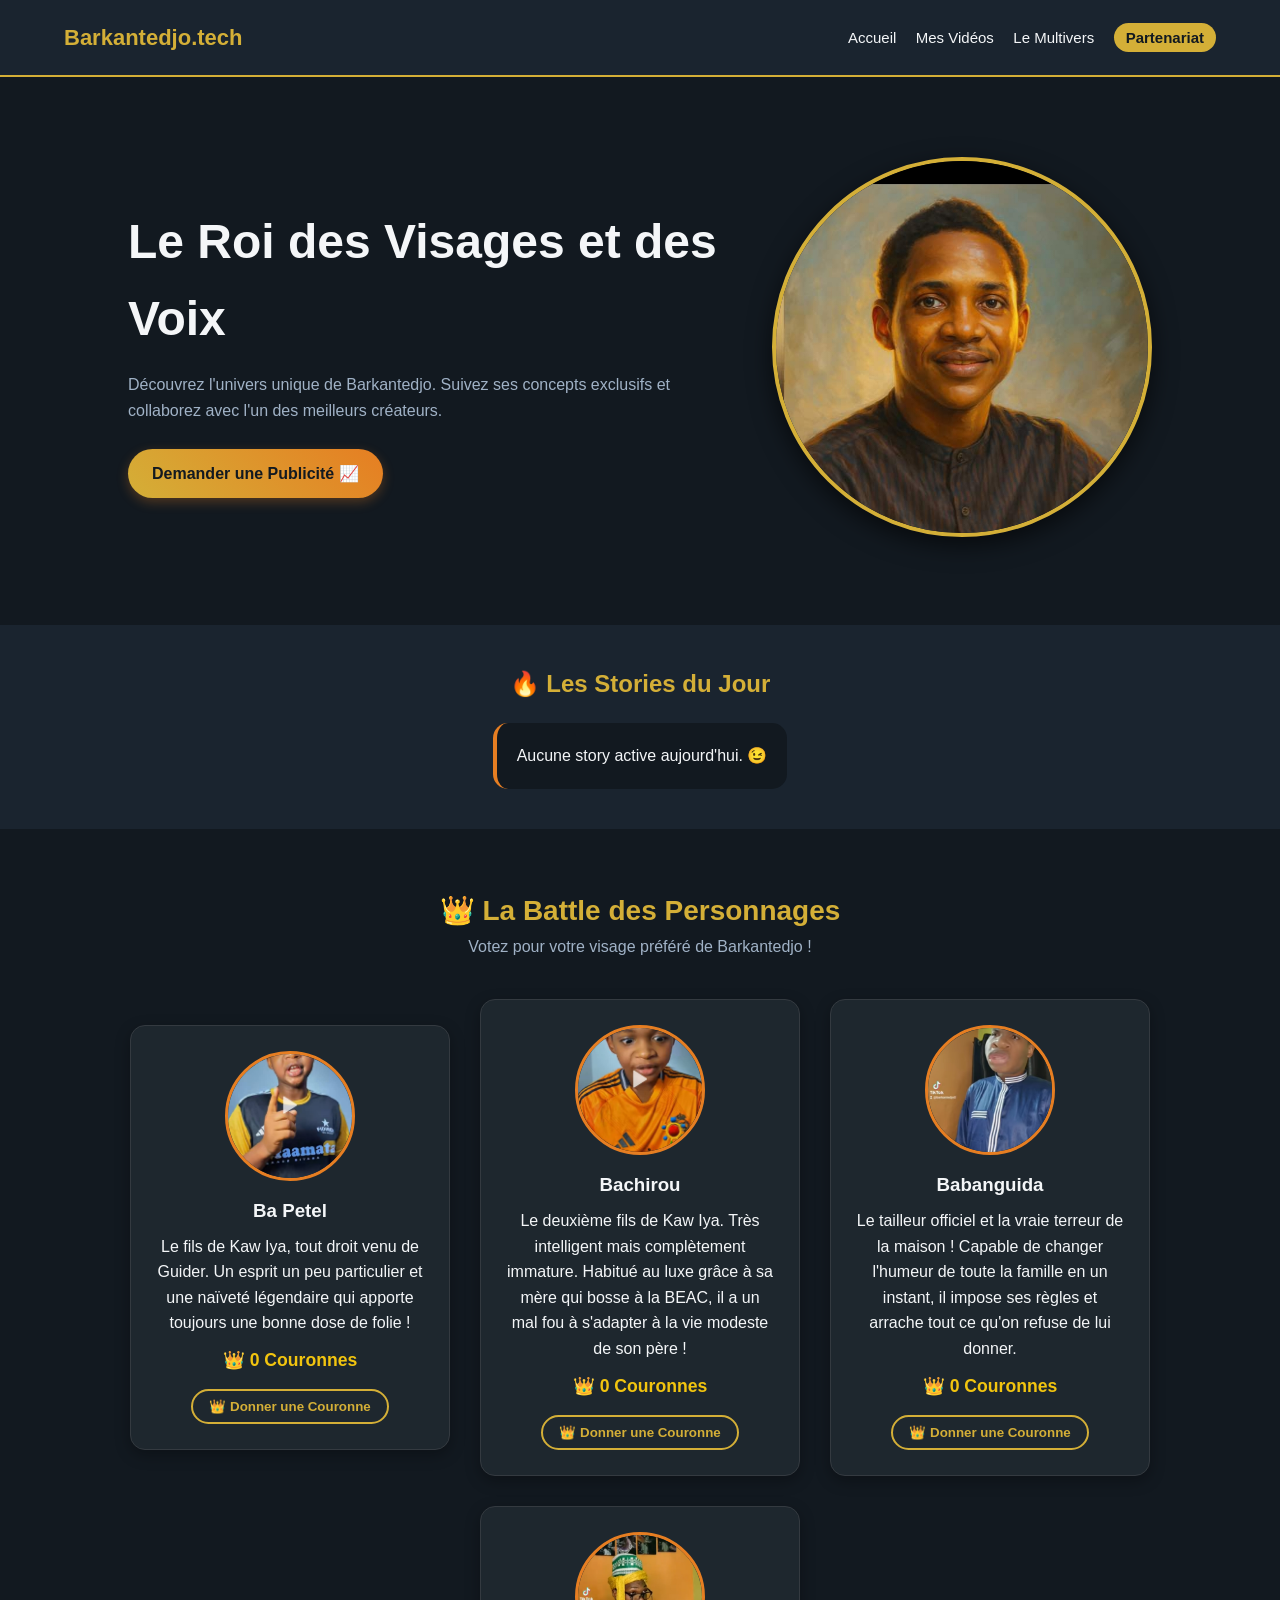
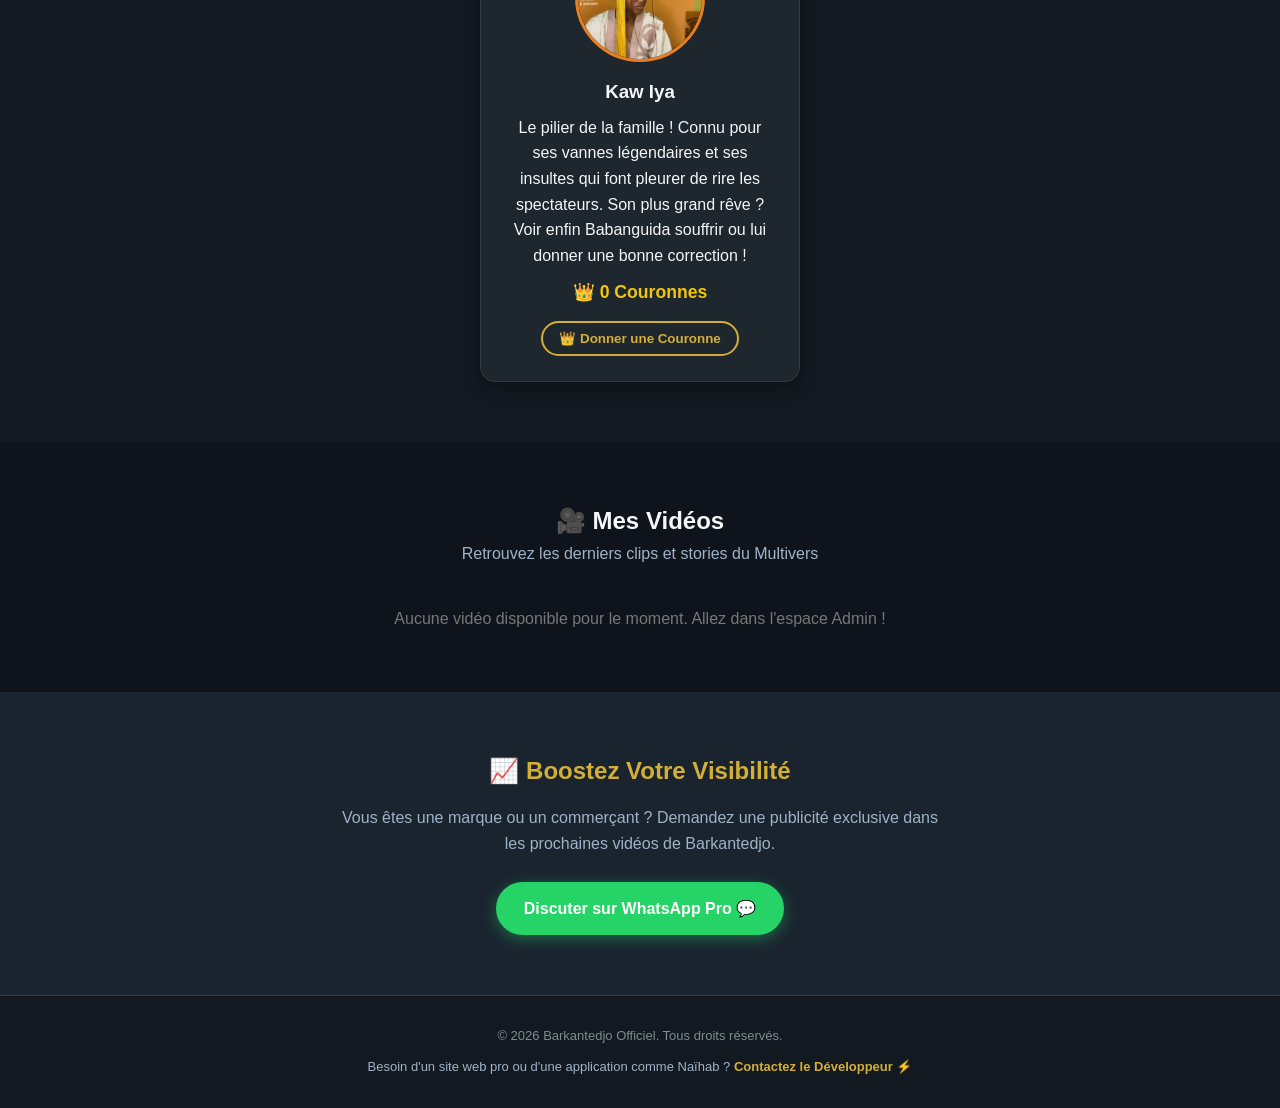
==== admin.html @ dadbc01b "Add files via upload" ====
<!DOCTYPE html>
<html lang="fr">
<head>
    <meta charset="UTF-8">
    <meta name="viewport" content="width=device-width, initial-scale=1.0">
    <title>Espace Admin | Gestion Barkantedjo</title>
    <link rel="stylesheet" href="style.css">
    <style>
        .admin-container {
            max-width: 800px;
            margin: 50px auto;
            padding: 30px;
            background-color: #1e272e;
            border-radius: 15px;
            border: 1px solid #343a40;
            display: none;
        }
        .form-group {
            margin-bottom: 20px;
            text-align: left;
        }
        .form-group label {
            display: block;
            color: #f1c40f;
            margin-bottom: 8px;
            font-weight: bold;
        }
        .form-group input, .form-group select {
            width: 100%;
            padding: 12px;
            border-radius: 8px;
            border: 1px solid #343a40;
            background-color: #0f141c;
            color: #fff;
            box-sizing: border-box;
        }
        .btn-admin-add {
            background-color: #2ecc71;
            color: white;
            padding: 12px 25px;
            border: none;
            border-radius: 8px;
            cursor: pointer;
            font-weight: bold;
            width: 100%;
        }
        .admin-video-list {
            margin-top: 40px;
            text-align: left;
        }
        .admin-video-item {
            display: flex;
            justify-content: space-between;
            align-items: center;
            background-color: #0f141c;
            padding: 15px;
            border-radius: 8px;
            margin-bottom: 10px;
            border: 1px solid #343a40;
        }
        .btn-delete {
            background-color: #e74c3c;
            color: white;
            border: none;
            padding: 8px 15px;
            border-radius: 5px;
            cursor: pointer;
        }
    </style>
</head>
<body style="background-color: #0f141c; color: white; font-family: sans-serif; text-align: center;">

    <div class="admin-container">
        <h1>Panneau de Contrôle Secret 🤫</h1>
        <p>Ajoute ou supprime les vidéos du Multivers de Barkantedjo</p>
        <hr style="border-color: #343a40; margin: 20px 0;">

        <!-- FORMULAIRE SÉCURISÉ ET CORRIGÉ SANS LE REQUIS PAR DÉFAUT -->
        <form id="form-add-video">
            <div class="form-group">
                <label for="video-title">Titre du contenu (Obligatoire) :</label>
                <input type="text" id="video-title" placeholder="Ex: Annonce ou titre du clip..." required>
            </div>
            <div class="form-group">
                <label id="label-url" for="video-url">Lien de la vidéo (Obligatoire pour les Vidéos) :</label>
                <!-- L'attribut required a été totalement enlevé d'ici pour éviter le blocage visible sur l'image -->
                <input type="url" id="video-url" placeholder="https://www.instagram.com/reel/...">
            </div>
            <div class="form-group">
                <label for="content-type">Type de contenu :</label>
                <select id="content-type">
                    <option value="video">🎥 Vidéo classique (Grille)</option>
                    <option value="story">🔥 Story éphémère (Bande du haut)</option>
                </select>
            </div>
            <div class="form-group" id="group-story-image" style="display: none;">
                <label for="story-image-url">Lien d'une image de couverture internet (Optionnel) :</label>
                <input type="url" id="story-image-url" placeholder="https://exemple.com/image.jpg">
            </div>
            <div class="form-group">
                <label for="video-character">Personnage principal vedette :</label>
                <select id="video-character">
                    <option value="petel">Ba Petel</option>
                    <option value="bachirou">Bachirou</option>
                    <option value="babanguida">Babanguida</option>
                    <option value="kaw-iya">Kaw Iya</option>
                </select>
            </div>
            <button type="submit" class="btn-admin-add">🚀 Mettre en ligne sur le site</button>
        </form>

        <div class="admin-video-list">
            <h2>🗑️ Gestion des éléments en ligne</h2>
            <div id="admin-videos-container"></div>
        </div>

        <p style="margin-top: 30px;"><a href="index.html" style="color: #f1c40f; text-decoration: none;">← Retourner voir le site public</a></p>
    </div>

    <script>
        function verifierMotDePasse() {
            let mdp = prompt("Entrez le mot de passe secret de Barkantedjo :");
            if (mdp === "barkan2026") {
                alert("Accès autorisé ! Bienvenue Chef 👑");
                document.querySelector('.admin-container').style.display = 'block';
                afficherElementsAdmin();
            } else {
                alert("Mot de passe incorrect ❌ Accès refusé !");
                window.location.href = "index.html";
            }
        }

        function obtenirContenus() {
            return JSON.parse(localStorage.getItem('multiversContenus')) || [];
        }

        function afficherElementsAdmin() {
            const conteneur = document.getElementById('admin-videos-container');
            const contenus = obtenirContenus();
            conteneur.innerHTML = '';

            if (contenus.length === 0) {
                conteneur.innerHTML = '<p style="color: #777;">Aucun contenu en ligne pour le moment.</p>';
                return;
            }

            contenus.forEach((item, index) => {
                const typeEmoji = item.type === 'story' ? '🔥 Story' : '🎥 Vidéo';
                const div = document.createElement('div');
                div.className = 'admin-video-item';
                div.innerHTML = `
                    <span><strong>[${typeEmoji}]</strong> ${item.title}</span>
                    <button class="btn-delete" onclick="supprimerContenu(${index})">Supprimer 🗑️</button>
                `;
                conteneur.appendChild(div);
            });
        }

        // Gestionnaire visuel des champs
        document.getElementById('content-type').addEventListener('change', function() {
            const groupStory = document.getElementById('group-story-image');
            const labelUrl = document.getElementById('label-url');

            if (this.value === 'story') {
                groupStory.style.display = 'block';
                labelUrl.innerText = "Lien de la vidéo (Optionnel pour les Stories) :";
            } else {
                groupStory.style.display = 'none';
                labelUrl.innerText = "Lien de la vidéo (Obligatoire pour les Vidéos) :";
            }
        });

        document.getElementById('form-add-video').addEventListener('submit', function(e) {
            e.preventDefault();

            const title = document.getElementById('video-title').value;
            const url = document.getElementById('video-url').value;
            const character = document.getElementById('video-character').value;
            const type = document.getElementById('content-type').value;
            const storyImage = document.getElementById('story-image-url').value;

            // VERIFICATION JAVASCRIPT MANUELLE : On bloque uniquement si c'est une vidéo classique et qu'il n'y a pas de lien
            if (type === 'video' && !url) {
                alert("Veuillez renseigner le champ 'Lien de la vidéo' car c'est obligatoire pour une vidéo classique !");
                return;
            }

            let image = 'bachirou.jpg';
            if (character === 'petel') image = 'ba petel.jpg';
            if (character === 'babanguida') image = 'babanguida.jpg';
            if (character === 'kaw-iya') image = 'kaw iya.jpg';

            const imageFinale = (type === 'story' && storyImage) ? storyImage : image;

            const nouveauxContenus = obtenirContenus();
            nouveauxContenus.push({ title, url, image: imageFinale, type });

            localStorage.setItem('multiversContenus', JSON.stringify(nouveauxContenus));
            
            // Réinitialisation propre
            document.getElementById('form-add-video').reset();
            document.getElementById('group-story-image').style.display = 'none';
            document.getElementById('label-url').innerText = "Lien de la vidéo (Obligatoire pour les Vidéos) :";
            
            afficherElementsAdmin();
            alert("Propulsé en ligne avec succès ! 🚀");
        });

        function supprimerContenu(index) {
            if (confirm("Tu veux vraiment supprimer ce contenu ?")) {
                const contenus = obtenirContenus();
                contenus.splice(index, 1);
                localStorage.setItem('multiversContenus', JSON.stringify(contenus));
                afficherElementsAdmin();
            }
        }

        window.onload = verifierMotDePasse;
    </script>
</body>
</html>
---- style.css ----
/* RESET COMPLET */
* {
    margin: 0;
    padding: 0;
    box-sizing: border-box;
    font-family: 'Segoe UI', Tahoma, Geneva, Verdana, sans-serif;
    scroll-behavior: smooth;
}

body {
    background-color: #121920; /* Bleu-gris ultra sombre */
    color: #f4f6f8;
    line-height: 1.6;
}

/* HEADER */
header {
    display: flex;
    justify-content: space-between;
    align-items: center;
    padding: 20px 5%;
    background-color: #1a242f;
    border-bottom: 2px solid #d4af37;
    position: sticky;
    top: 0;
    z-index: 1000;
}

header .logo {
    font-size: 22px;
    font-weight: bold;
    color: #d4af37;
}

header nav a {
    color: #f4f6f8;
    text-decoration: none;
    margin-left: 15px;
    font-weight: 500;
    font-size: 15px;
}

header nav .btn-nav {
    background-color: #d4af37;
    color: #121920;
    padding: 6px 12px;
    border-radius: 20px;
    font-weight: bold;
}

/* HERO SECTION */
.hero {
    padding: 60px 5%;
    display: flex;
    flex-direction: column;
    align-items: center;
    text-align: center;
    gap: 30px;
}

.hero-text h1 {
    font-size: 36px;
    color: #f4f6f8;
    margin-bottom: 15px;
}

.hero-text p {
    font-size: 16px;
    color: #a0b2c6;
    margin-bottom: 25px;
}

.btn-main {
    display: inline-block;
    background: linear-gradient(45deg, #d4af37, #e67e22);
    color: #121920;
    text-decoration: none;
    padding: 12px 24px;
    font-weight: bold;
    border-radius: 25px;
    box-shadow: 0 4px 12px rgba(230, 126, 34, 0.3);
}

.hero-img img {
    width: 280px;
    height: 280px;
    object-fit: cover;
    border-radius: 50%; /* Transforme la photo principale en magnifique cercle */
    border: 4px solid #d4af37;
    box-shadow: 0 8px 25px rgba(0, 0, 0, 0.6);
}

/* STORIES SECTION */
.stories-section {
    padding: 40px 5%;
    background-color: #1a242f;
    text-align: center;
}

.stories-section h2 {
    color: #d4af37;
    margin-bottom: 20px;
}

.stories-container {
    display: flex;
    justify-content: center;
}

.story-card {
    background-color: #121920;
    padding: 20px;
    border-radius: 15px;
    border-left: 4px solid #e67e22;
    max-width: 500px;
}

.story-status {
    display: inline-block;
    background-color: #e74c3c;
    color: white;
    font-size: 11px;
    font-weight: bold;
    padding: 2px 8px;
    border-radius: 10px;
    margin-bottom: 10px;
}

/* MULTIVERS / BATTLE SECTION */
.multivers-section {
    padding: 60px 5%;
    text-align: center;
}

.multivers-section h2 {
    color: #d4af37;
    font-size: 28px;
}

.subtitle {
    color: #a0b2c6;
    margin-bottom: 40px;
}

.grid-personnages {
    display: flex;
    flex-direction: column;
    gap: 30px;
    align-items: center;
}

.card-perso {
    background-color: #1a242f;
    padding: 20px;
    border-radius: 20px;
    width: 100%;
    max-width: 320px;
    box-shadow: 0 5px 15px rgba(0,0,0,0.3);
    border: 1px solid #2c3e50;
    transition: transform 0.2s;
}

.card-perso:hover {
    transform: scale(1.03);
}

.card-perso img {
    width: 130px;
    height: 130px;
    object-fit: cover;
    border-radius: 50%; /* Rond parfait pour les visages des captures */
    border: 3px solid #e67e22;
    margin-bottom: 15px;
}

.card-perso h3 {
    margin-bottom: 8px;
    color: #f4f6f8;
}

.card-perso {
    background-color: #1e272e;
    border-radius: 15px;
    padding: 25px;
    text-align: center;
    border: 1px solid #343a40;
    
    /* MODIFICATIONS POUR ÉVITER LE BUG : */
    height: auto; /* Laisse la carte s'agrandir selon le texte */
    display: flex;
    flex-direction: column;
    justify-content: space-between;
    align-items: center;
}

/* Style pour la ligne du compteur de votes */
.vote-count {
    font-size: 1.1rem;
    font-weight: bold;
    color: #f1c40f;
    margin-top: 10px;
    margin-bottom: 15px;
}

.btn-vote {
    background-color: transparent;
    border: 2px solid #d4af37;
    color: #d4af37;
    padding: 8px 16px;
    border-radius: 20px;
    font-weight: bold;
    cursor: pointer;
    transition: all 0.3s;
}

.btn-vote:hover {
    background-color: #d4af37;
    color: #121920;
}

/* CONTACT SECTION */
.contact-section {
    padding: 60px 5%;
    background-color: #1a242f;
    text-align: center;
}

.contact-section h2 {
    color: #d4af37;
    margin-bottom: 15px;
}

.contact-section p {
    color: #a0b2c6;
    margin-bottom: 25px;
    max-width: 600px;
    margin-left: auto;
    margin-right: auto;
}

.btn-whatsapp {
    display: inline-block;
    background-color: #25d366; /* Vert WhatsApp officiel */
    color: white;
    text-decoration: none;
    padding: 14px 28px;
    font-weight: bold;
    border-radius: 30px;
    font-size: 16px;
    box-shadow: 0 4px 15px rgba(37, 211, 102, 0.4);
}

/* FOOTER */
footer {
    background-color: #121920;
    padding: 30px 5%;
    text-align: center;
    font-size: 13px;
    color: #7f8c8d;
    border-top: 1px solid #2c3e50;
}

.dev-credit {
    margin-top: 10px;
    color: #a0b2c6;
}

.dev-credit a {
    color: #d4af37;
    text-decoration: none;
    font-weight: bold;
}

/* MEDIA QUERIES POUR ORDINATEUR (RESPONSIVE) */
@media (min-width: 768px) {
    .hero {
        flex-direction: row;
        text-align: left;
        padding: 80px 10%;
    }
    .hero-text h1 { font-size: 48px; }
    .hero-img img { width: 380px; height: 380px; }
    .grid-personnages {
        flex-direction: row;
        justify-content: center;
        flex-wrap: wrap;
    }
}
/* --- SECTION VIDÉOS --- */
.videos-section {
    padding: 60px 20px;
    background-color: #0f141c; /* Un fond un peu plus sombre pour détacher */
    text-align: center;
}

.grid-videos {
    display: grid;
    grid-template-columns: repeat(auto-fit, minmax(250px, 1fr));
    gap: 30px;
    max-width: 1200px;
    margin: 40px auto 0 auto;
}

.card-video {
    background-color: #1e272e;
    border-radius: 15px;
    overflow: hidden;
    border: 1px solid #343a40;
    transition: transform 0.3s ease;
}

.card-video:hover {
    transform: translateY(-5px);
}

.video-placeholder {
    position: relative;
    width: 100%;
    height: 400px; /* Format vertical allongé style smartphone */
    background-color: #000;
}

.video-placeholder img {
    width: 100%;
    height: 100%;
    object-fit: cover; /* Zoom parfait sur l'image */
    opacity: 0.8;
}

.play-icon {
    position: absolute;
    top: 50%;
    left: 50%;
    transform: translate(-50%, -50%);
    background-color: rgba(241, 196, 15, 0.9); /* Jaune comme ton thème */
    color: #fff;
    width: 60px;
    height: 60px;
    border-radius: 50%;
    display: flex;
    justify-content: center;
    align-items: center;
    font-size: 1.5rem;
    box-shadow: 0 4px 15px rgba(0,0,0,0.5);
}

.card-video h3 {
    font-size: 1.1rem;
    color: #fff;
    padding: 15px;
    margin: 0;
    text-align: left;
}
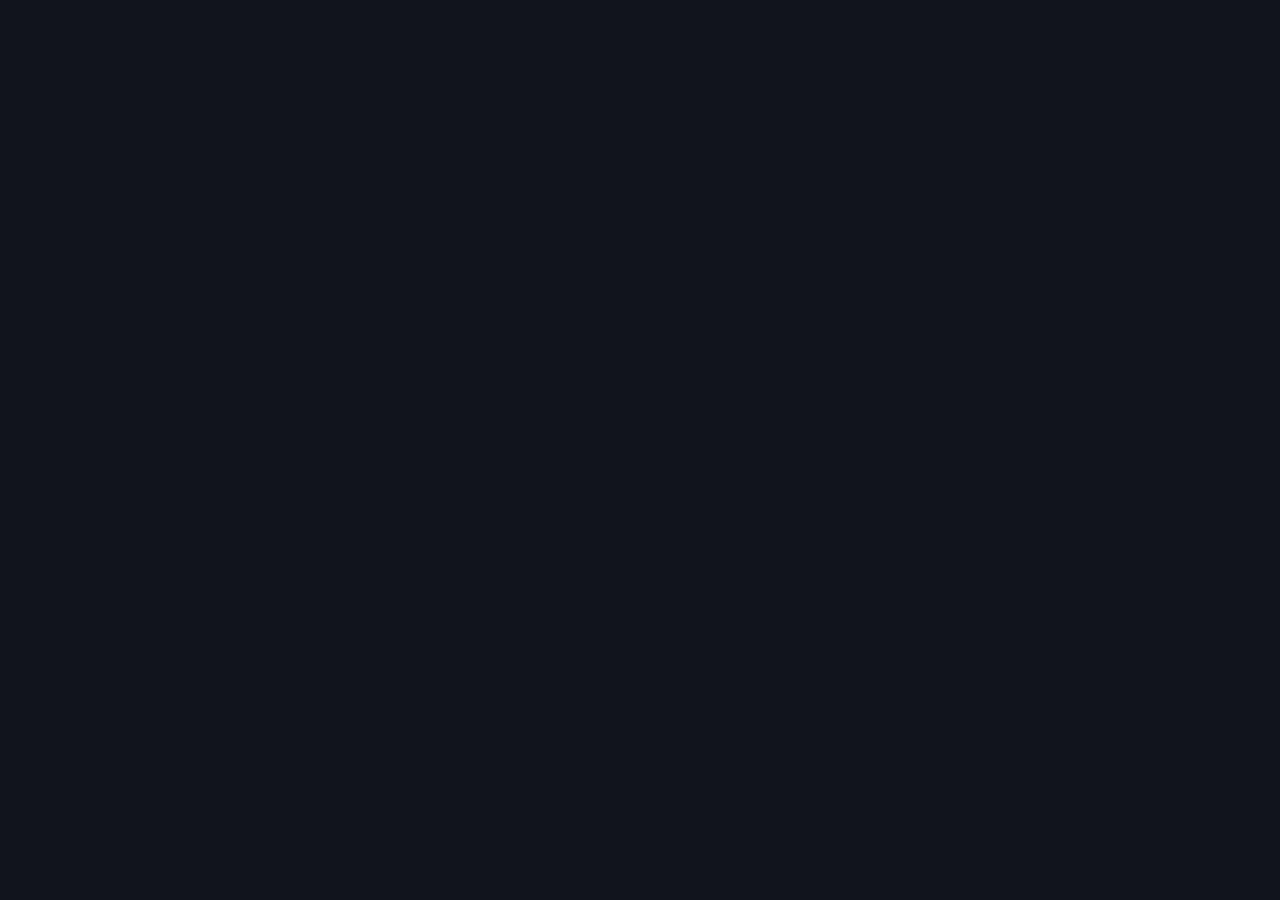
==== commit 5750b31b: "Add files via upload" ====
--- a/admin.html
+++ b/admin.html
@@ -72,10 +72,9 @@
 
     <div class="admin-container">
         <h1>Panneau de Contrôle Secret 🤫</h1>
-        <p>Ajoute ou supprime les vidéos du Multivers de Barkantedjo</p>
+        <p>Ajoute ou supprime les vidéos du Multivers de Barkantedjo (Synchronisé sur le Cloud)</p>
         <hr style="border-color: #343a40; margin: 20px 0;">
 
-        <!-- FORMULAIRE SÉCURISÉ ET CORRIGÉ SANS LE REQUIS PAR DÉFAUT -->
         <form id="form-add-video">
             <div class="form-group">
                 <label for="video-title">Titre du contenu (Obligatoire) :</label>
@@ -83,7 +82,6 @@
             </div>
             <div class="form-group">
                 <label id="label-url" for="video-url">Lien de la vidéo (Obligatoire pour les Vidéos) :</label>
-                <!-- L'attribut required a été totalement enlevé d'ici pour éviter le blocage visible sur l'image -->
                 <input type="url" id="video-url" placeholder="https://www.instagram.com/reel/...">
             </div>
             <div class="form-group">
@@ -106,57 +104,74 @@
                     <option value="kaw-iya">Kaw Iya</option>
                 </select>
             </div>
-            <button type="submit" class="btn-admin-add">🚀 Mettre en ligne sur le site</button>
+            <button type="submit" class="btn-admin-add">🚀 Mettre en ligne sur le Cloud</button>
         </form>
 
         <div class="admin-video-list">
-            <h2>🗑️ Gestion des éléments en ligne</h2>
-            <div id="admin-videos-container"></div>
+            <h2>🗑️ Gestion des éléments en ligne (Firebase)</h2>
+            <div id="admin-videos-container">Chargement...</div>
         </div>
 
         <p style="margin-top: 30px;"><a href="index.html" style="color: #f1c40f; text-decoration: none;">← Retourner voir le site public</a></p>
     </div>
 
+    <!-- Scripts de connexion Firebase -->
+    <script src="https://www.gstatic.com/firebasejs/10.8.0/firebase-app-compat.js"></script>
+    <script src="https://www.gstatic.com/firebasejs/10.8.0/firebase-firestore-compat.js"></script>
+
     <script>
+        // Ta configuration d'après Annotation 2026-06-26 020958.jpg
+        const firebaseConfig = {
+            apiKey: "AIzaSyB0TB4AspYqwN9Mcp-e5f8CisHacjksJEM",
+            authDomain: "barkantedjo.firebaseapp.com",
+            projectId: "barkantedjo",
+            storageBucket: "barkantedjo.firebasestorage.app",
+            messagingSenderId: "1344409658",
+            appId: "1:1344409658:web:d01eb6f283eeae1ee92583"
+        };
+
+        // Initialisation de Firebase
+        firebase.initializeApp(firebaseConfig);
+        const db = firebase.firestore();
+
         function verifierMotDePasse() {
             let mdp = prompt("Entrez le mot de passe secret de Barkantedjo :");
             if (mdp === "barkan2026") {
                 alert("Accès autorisé ! Bienvenue Chef 👑");
                 document.querySelector('.admin-container').style.display = 'block';
-                afficherElementsAdmin();
+                ecouterChangementsFirebase();
             } else {
                 alert("Mot de passe incorrect ❌ Accès refusé !");
                 window.location.href = "index.html";
             }
         }
 
-        function obtenirContenus() {
-            return JSON.parse(localStorage.getItem('multiversContenus')) || [];
-        }
-
-        function afficherElementsAdmin() {
-            const conteneur = document.getElementById('admin-videos-container');
-            const contenus = obtenirContenus();
-            conteneur.innerHTML = '';
-
-            if (contenus.length === 0) {
-                conteneur.innerHTML = '<p style="color: #777;">Aucun contenu en ligne pour le moment.</p>';
-                return;
-            }
-
-            contenus.forEach((item, index) => {
-                const typeEmoji = item.type === 'story' ? '🔥 Story' : '🎥 Vidéo';
-                const div = document.createElement('div');
-                div.className = 'admin-video-item';
-                div.innerHTML = `
-                    <span><strong>[${typeEmoji}]</strong> ${item.title}</span>
-                    <button class="btn-delete" onclick="supprimerContenu(${index})">Supprimer 🗑️</button>
-                `;
-                conteneur.appendChild(div);
+        function ecouterChangementsFirebase() {
+            db.collection("contenus").orderBy("createdAt", "desc").onSnapshot((snapshot) => {
+                const conteneur = document.getElementById('admin-videos-container');
+                conteneur.innerHTML = '';
+
+                if (snapshot.empty) {
+                    conteneur.innerHTML = '<p style="color: #777;">Aucun contenu sur le cloud Firebase.</p>';
+                    return;
+                }
+
+                snapshot.forEach((doc) => {
+                    const item = doc.data();
+                    const id = doc.id;
+                    const typeEmoji = item.type === 'story' ? '🔥 Story' : '🎥 Vidéo';
+                    
+                    const div = document.createElement('div');
+                    div.className = 'admin-video-item';
+                    div.innerHTML = `
+                        <span><strong>[${typeEmoji}]</strong> ${item.title}</span>
+                        <button class="btn-delete" onclick="supprimerContenu('${id}')">Supprimer 🗑️</button>
+                    `;
+                    conteneur.appendChild(div);
+                });
             });
         }
 
-        // Gestionnaire visuel des champs
         document.getElementById('content-type').addEventListener('change', function() {
             const groupStory = document.getElementById('group-story-image');
             const labelUrl = document.getElementById('label-url');
@@ -179,9 +194,8 @@
             const type = document.getElementById('content-type').value;
             const storyImage = document.getElementById('story-image-url').value;
 
-            // VERIFICATION JAVASCRIPT MANUELLE : On bloque uniquement si c'est une vidéo classique et qu'il n'y a pas de lien
             if (type === 'video' && !url) {
-                alert("Veuillez renseigner le champ 'Lien de la vidéo' car c'est obligatoire pour une vidéo classique !");
+                alert("Le lien est obligatoire pour une vidéo !");
                 return;
             }
 
@@ -192,26 +206,31 @@
 
             const imageFinale = (type === 'story' && storyImage) ? storyImage : image;
 
-            const nouveauxContenus = obtenirContenus();
-            nouveauxContenus.push({ title, url, image: imageFinale, type });
-
-            localStorage.setItem('multiversContenus', JSON.stringify(nouveauxContenus));
-            
-            // Réinitialisation propre
-            document.getElementById('form-add-video').reset();
-            document.getElementById('group-story-image').style.display = 'none';
-            document.getElementById('label-url').innerText = "Lien de la vidéo (Obligatoire pour les Vidéos) :";
-            
-            afficherElementsAdmin();
-            alert("Propulsé en ligne avec succès ! 🚀");
+            // Envoi en temps réel sur Firebase !
+            db.collection("contenus").add({
+                title: title,
+                url: url || "",
+                image: imageFinale,
+                type: type,
+                createdAt: firebase.firestore.FieldValue.serverTimestamp()
+            })
+            .then(() => {
+                document.getElementById('form-add-video').reset();
+                document.getElementById('group-story-image').style.display = 'none';
+                document.getElementById('label-url').innerText = "Lien de la vidéo (Obligatoire pour les Vidéos) :";
+                alert("Propulsé mondialement sur le Cloud Firebase ! 🚀");
+            })
+            .catch((error) => {
+                alert("Erreur lors de la publication : " + error);
+            });
         });
 
-        function supprimerContenu(index) {
-            if (confirm("Tu veux vraiment supprimer ce contenu ?")) {
-                const contenus = obtenirContenus();
-                contenus.splice(index, 1);
-                localStorage.setItem('multiversContenus', JSON.stringify(contenus));
-                afficherElementsAdmin();
+        function supprimerContenu(id) {
+            if (confirm("Tu veux vraiment supprimer ce contenu du Cloud ?")) {
+                db.collection("contenus").doc(id).delete()
+                .then(() => {
+                    alert("Supprimé avec succès !");
+                });
             }
         }
 
